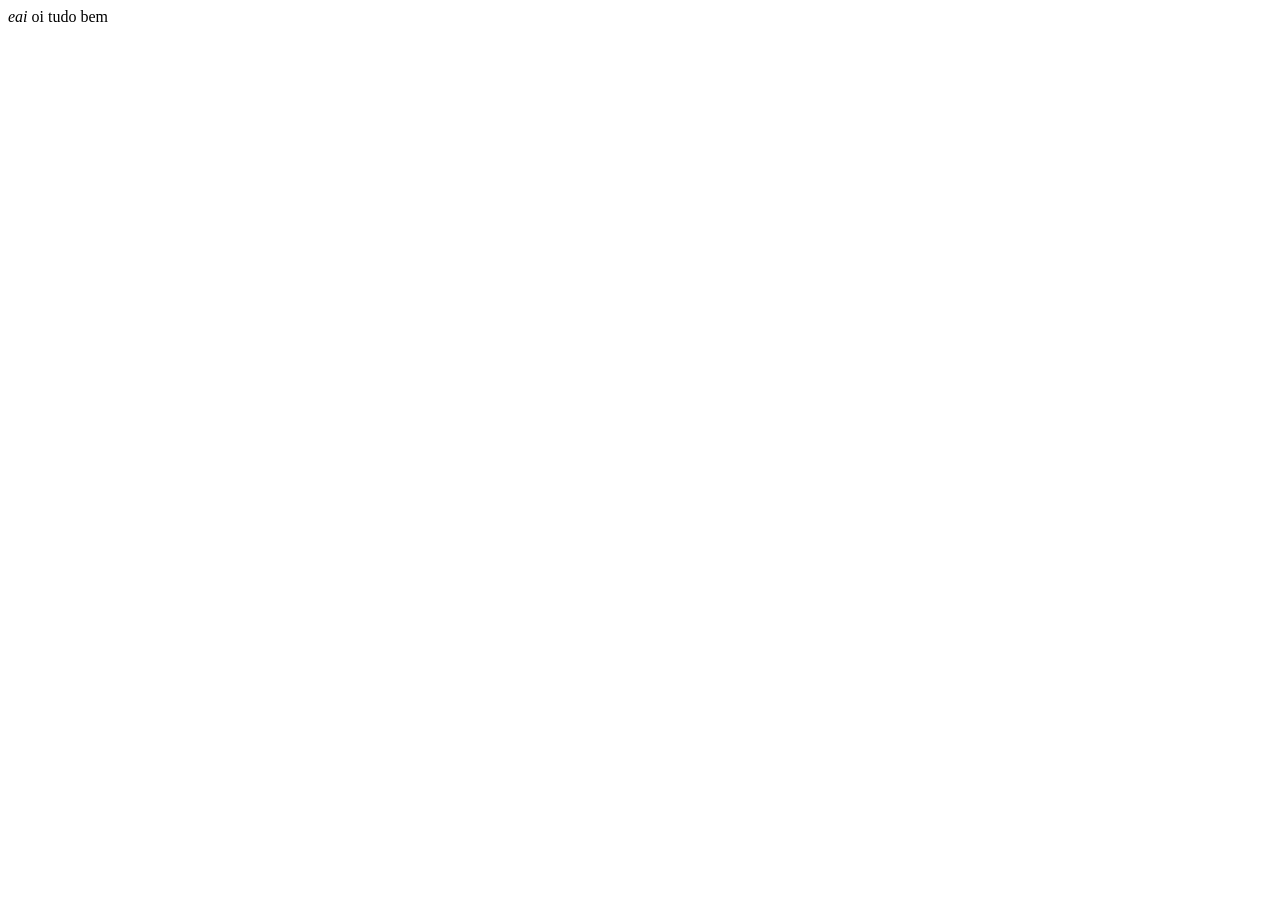
==== index.html @ 0e512c3b "Primeiro commit" ====
<!DOCTYPE html>
<html lang="en">
<head>
    <meta charset="UTF-8">
    <meta name="viewport" content="width=device-width, initial-scale=1.0">
    <title>your mom</title>
    </title>
</head>
<cite>eai</cite>
    oi tudo bem
</body>
</html>
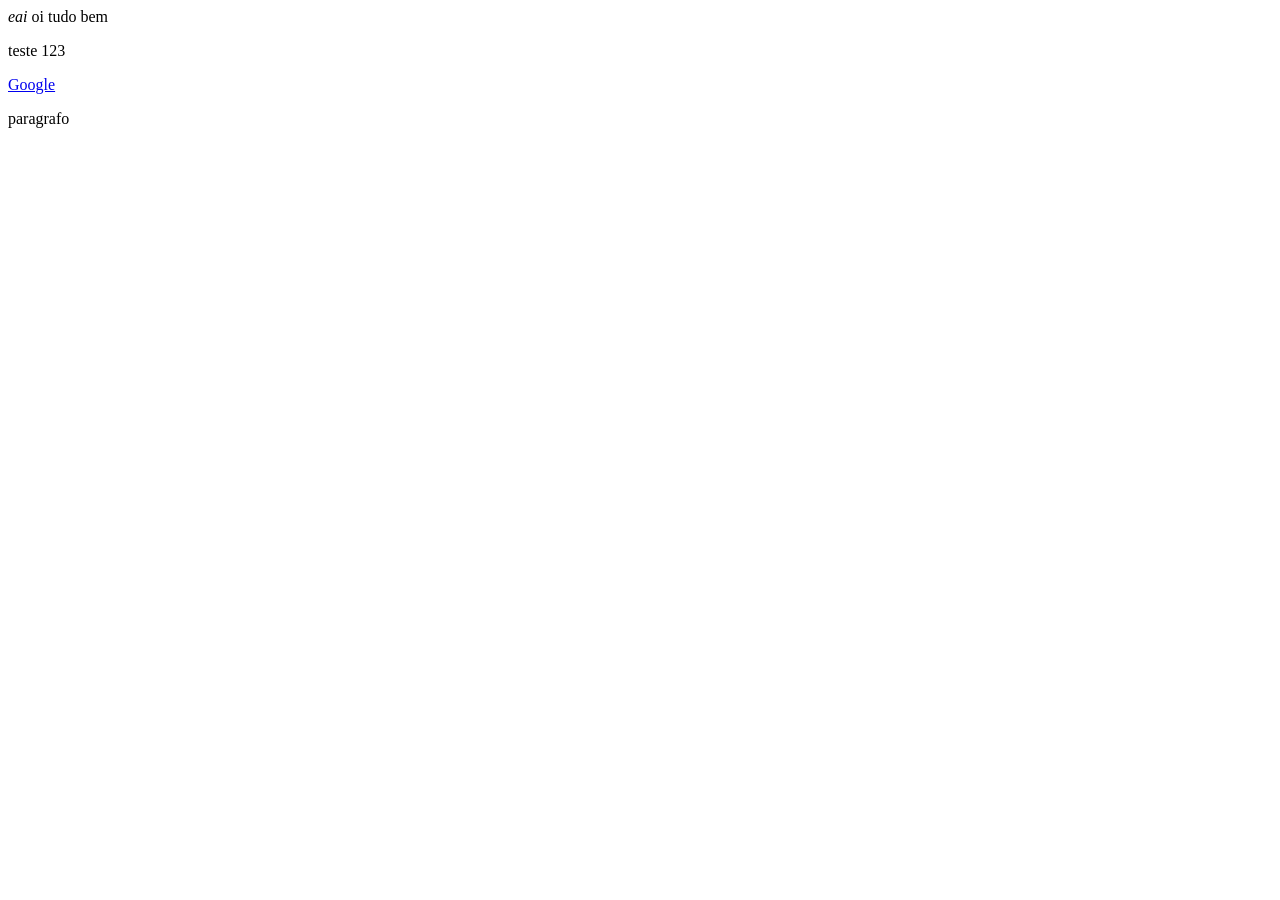
==== commit 02aa08d6: "my first commit" ====
--- a/index.html
+++ b/index.html
@@ -8,6 +8,9 @@
 </head>
 <cite>eai</cite>
     oi tudo bem
+    <p>teste 123</p>
+    <a href="https://www.google.com">Google</a>
+    <p>paragrafo</p>
 </body>
 </html>
 
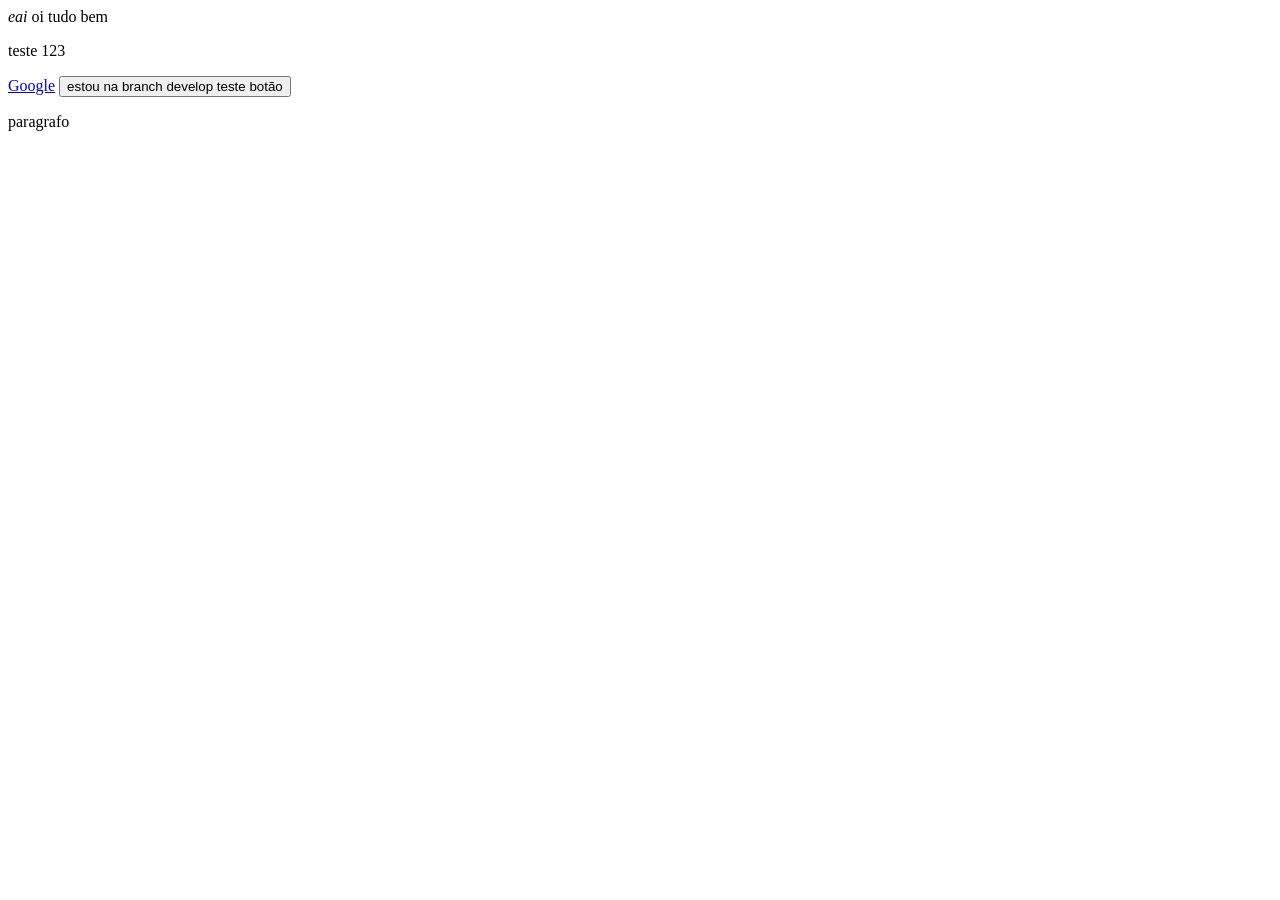
==== commit 331de7e8: "button test" ====
--- a/index.html
+++ b/index.html
@@ -10,6 +10,7 @@
     oi tudo bem
     <p>teste 123</p>
     <a href="https://www.google.com">Google</a>
+    <button>estou na branch develop teste botão</button>
     <p>paragrafo</p>
 </body>
 </html>
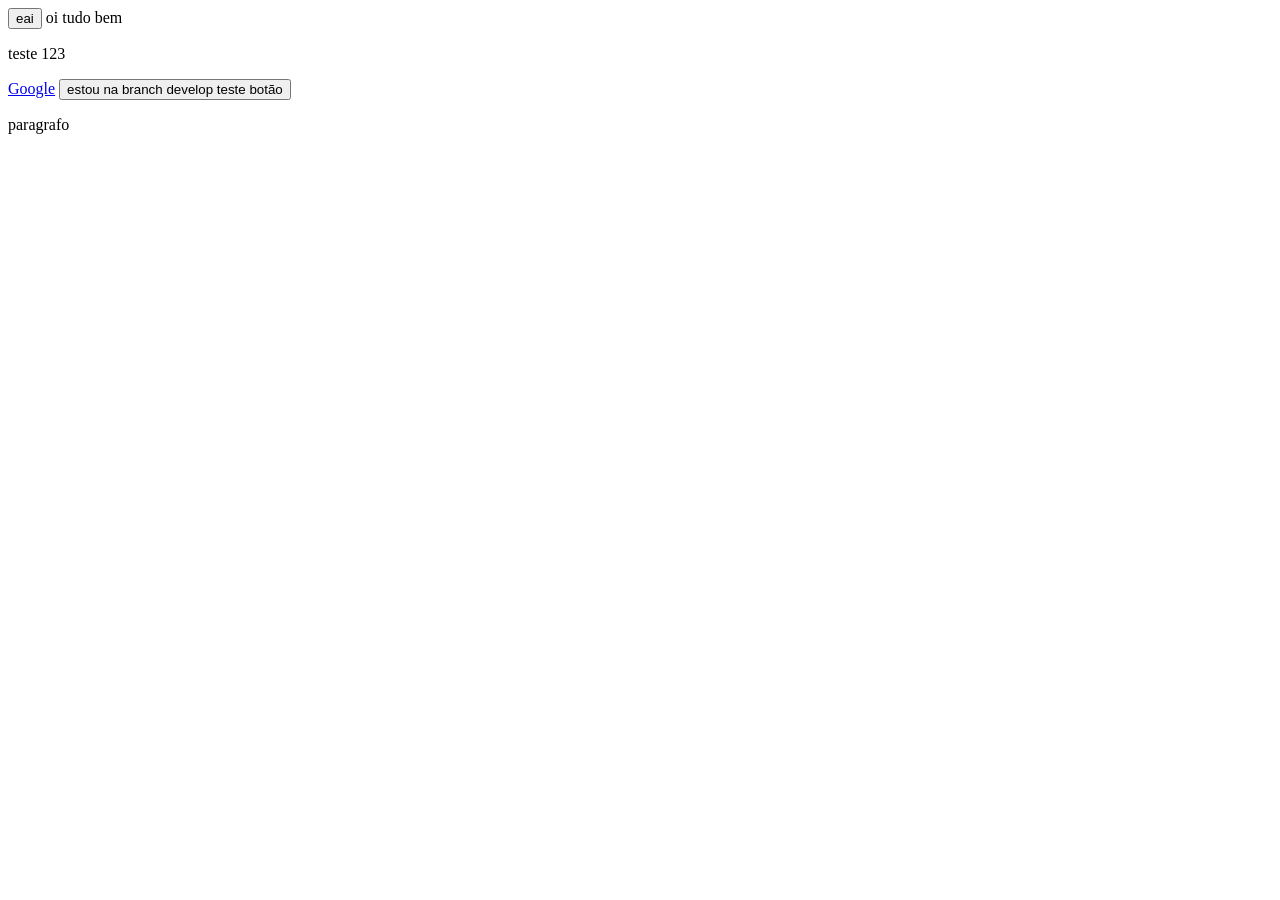
==== commit dd988656: "hola" ====
--- a/index.html
+++ b/index.html
@@ -6,7 +6,7 @@
     <title>your mom</title>
     </title>
 </head>
-<cite>eai</cite>
+<button>eai</button>
     oi tudo bem
     <p>teste 123</p>
     <a href="https://www.google.com">Google</a>
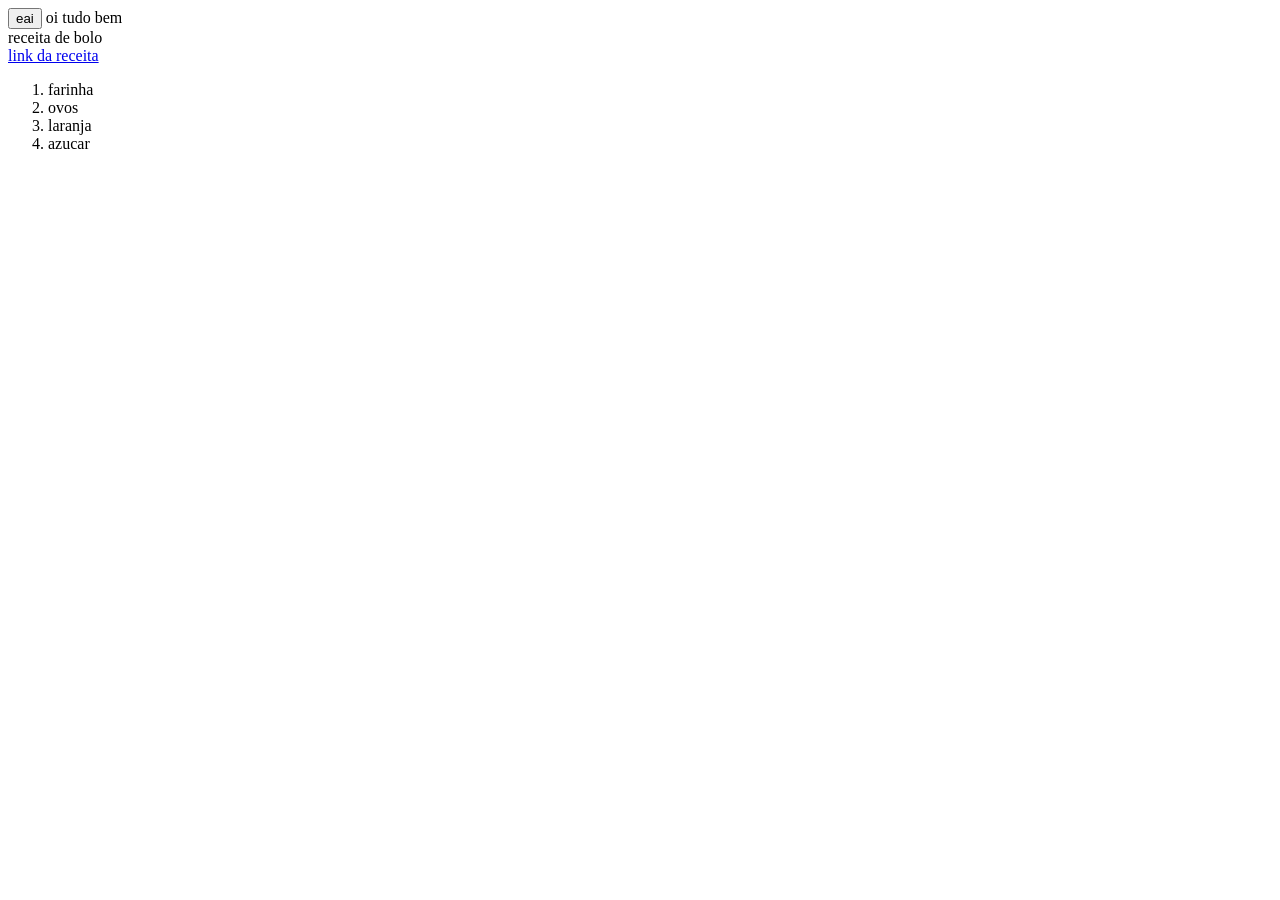
==== commit 7c7f00ff: "30/06" ====
--- a/index.html
+++ b/index.html
@@ -8,10 +8,13 @@
 </head>
 <button>eai</button>
     oi tudo bem
-    <p>teste 123</p>
-    <a href="https://www.google.com">Google</a>
-    <button>estou na branch develop teste botão</button>
-    <p>paragrafo</p>
-</body>
-</html>
-
+<body>
+    <header>receita de bolo</header>
+    <a href="receita.html" target="_blank"> link da receita</a>
+    <ol>
+<li>farinha</li>
+<li>ovos</li>
+<li>laranja</li>
+<li>azucar</li>
+    </ol>
+</html>
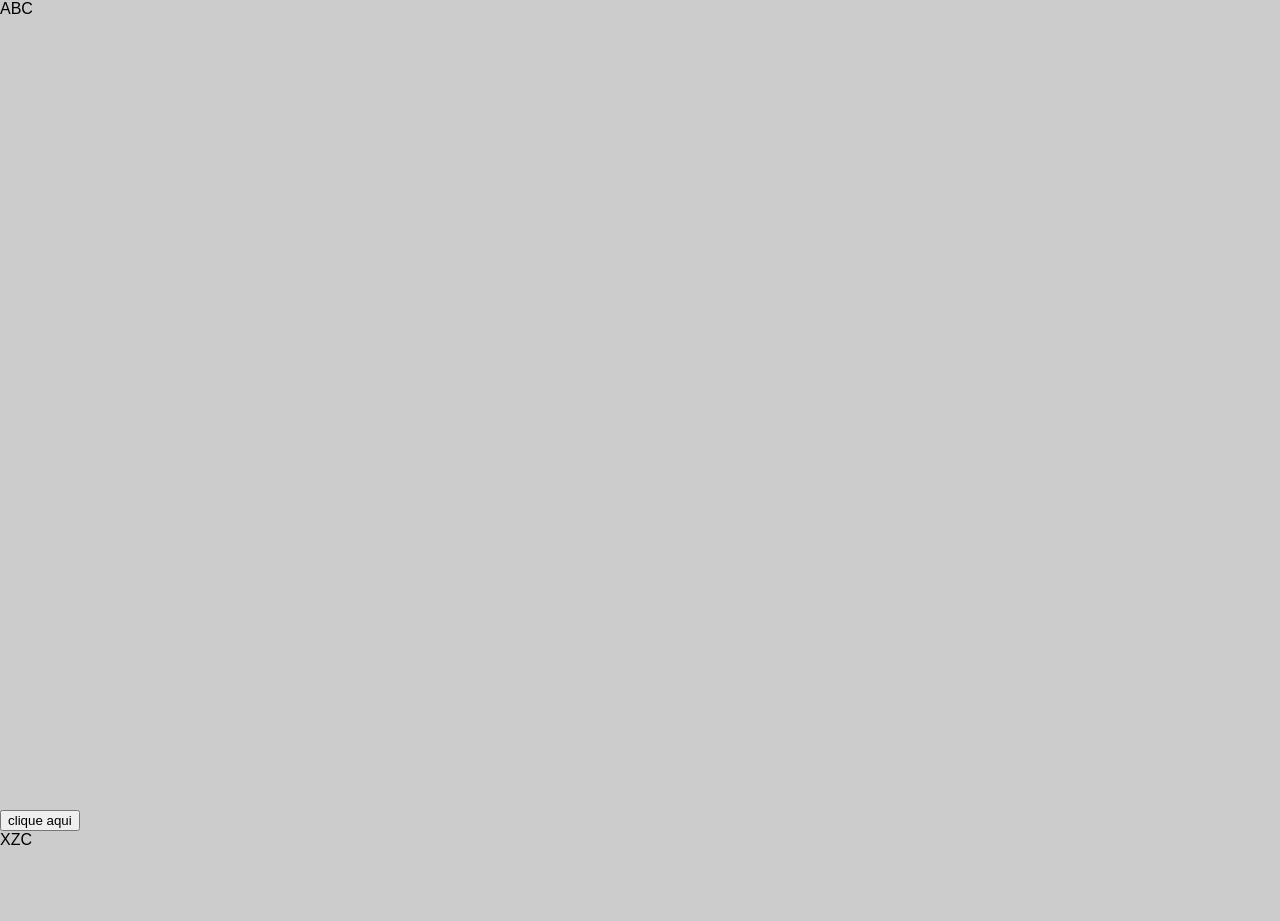
==== commit d0cd061d: "01/07" ====
--- a/index.html
+++ b/index.html
@@ -1,20 +1,29 @@
 <!DOCTYPE html>
 <html lang="en">
 <head>
+
     <meta charset="UTF-8">
     <meta name="viewport" content="width=device-width, initial-scale=1.0">
     <title>your mom</title>
-    </title>
-</head>
-<button>eai</button>
-    oi tudo bem
-<body>
-    <header>receita de bolo</header>
-    <a href="receita.html" target="_blank"> link da receita</a>
-    <ol>
-<li>farinha</li>
-<li>ovos</li>
-<li>laranja</li>
-<li>azucar</li>
-    </ol>
+    <link href="style.css" rel="stylesheet"/>
+ </head>
+
+   <body>
+      
+   <div class="box">
+   ABC
+   </div>
+
+   <button>clique aqui</button>
+    
+   </body>
+
+   <div class="box2">
+      XZC
+
+   </div>
+
+   
+     
+
 </html>
--- a/style.css
+++ b/style.css
@@ -0,0 +1,29 @@
+:root{
+    --background-color: #ccc;
+    --font: #000;
+}
+
+@import url('https://fonts.googleapis.com/css2?family=Oswald:wght@200..700&display=swap');
+
+body{
+    box-sizing: border-box;
+    margin: 0px;
+    font-family: 'roboto', Arial, Helvetica, sans-serif;
+    background-color: var(--background-color);
+    color: var(--font);
+
+}
+
+.box{
+    background-color: #ccc;
+    width: 300px;
+    height: 90vh;
+
+}
+
+.box2{
+    background-color: #ccc;
+    width: 300px;
+    height: 10vh;
+
+}
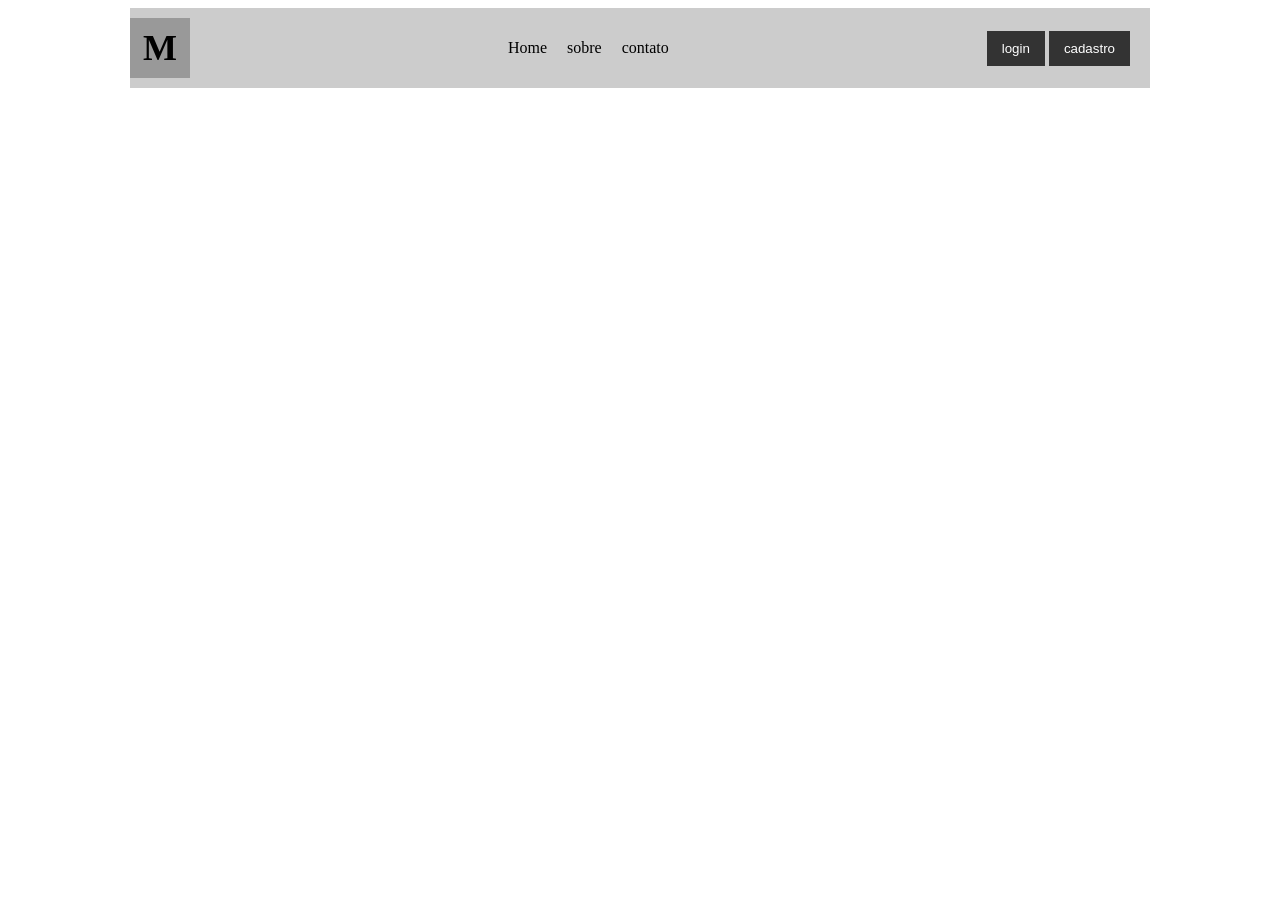
==== commit 11db3f0f: "06/07" ====
--- a/index.html
+++ b/index.html
@@ -8,22 +8,22 @@
     <link href="style.css" rel="stylesheet"/>
  </head>
 
-   <body>
-      
-   <div class="box">
-   ABC
-   </div>
+<body>
+    
+    <nav>
+        <div class="logo">M</div>
+        <ul>
+         <li>Home</li>
+         <li>sobre </li>
+         <li>contato</li>
+            
+    </ul>
+    <div class="botoes">
+        <button>login</button>
+        <button class="cadastro">cadastro</button>
+    </div>
 
-   <button>clique aqui</button>
-    
-   </body>
-
-   <div class="box2">
-      XZC
-
-   </div>
-
-   
+    </nav>
      
 
 </html>
--- a/style.css
+++ b/style.css
@@ -5,25 +5,54 @@
 
 @import url('https://fonts.googleapis.com/css2?family=Oswald:wght@200..700&display=swap');
 
-body{
-    box-sizing: border-box;
-    margin: 0px;
-    font-family: 'roboto', Arial, Helvetica, sans-serif;
-    background-color: var(--background-color);
-    color: var(--font);
+nav{ background-color: #ccc; 
+display: flex;
+justify-content: space-between;
+height: 80px;
+align-items: center; 
+padding left: 20px;
+padding-right: 20px;
+max-width: 1000px;
+margin: auto;}
 
+nav .logo { 
+background-color: #999;
+width: 60px;
+height: 60px;
+display: flex;
+justify-content: center;
+align-items: center;
+font-weight: bold;
+font-size: 36px;
 }
 
-.box{
-    background-color: #ccc;
-    width: 300px;
-    height: 90vh;
-
+nav ul {background-color;
+    margin; 0;
+    padding: 0;
+    list-style: none;
+    display: flex;
+    gap: 20px;
+}
+nav .botoes {
+    display: none;
+}
+nav .botoes button {
+    BACKGROUND-COLOR: #333;
+color: #fff;
+padding: 10px 15px 10px 15px;
+border:0;
 }
 
-.box2{
-    background-color: #ccc;
-    width: 300px;
-    height: 10vh;
+nav .botoes .cadastro {display: none;
+}
 
+@media (width > 700px) {
+    nav .botoes .cadastro {
+        display: inline;
+    }
+}
+@media (width > 500px) {
+   nav .botoes {
+    display: block;
+}
 }
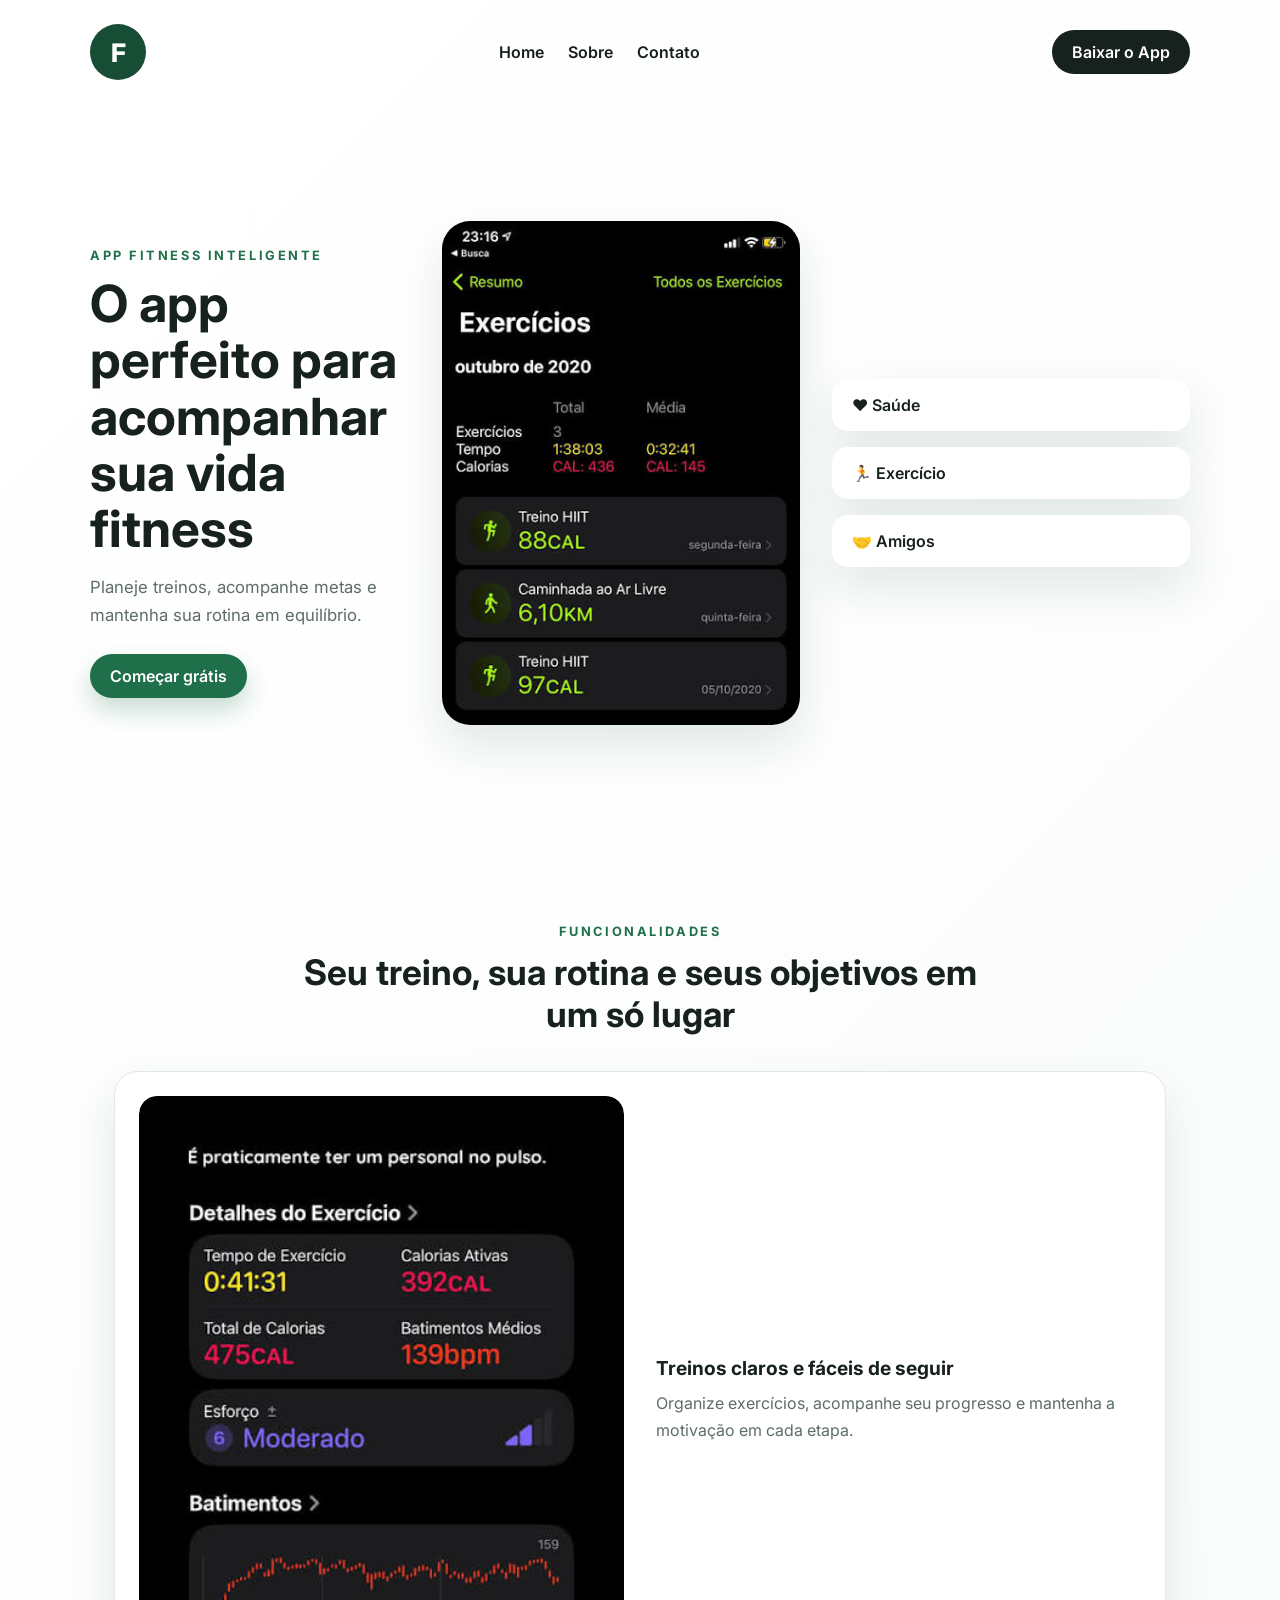
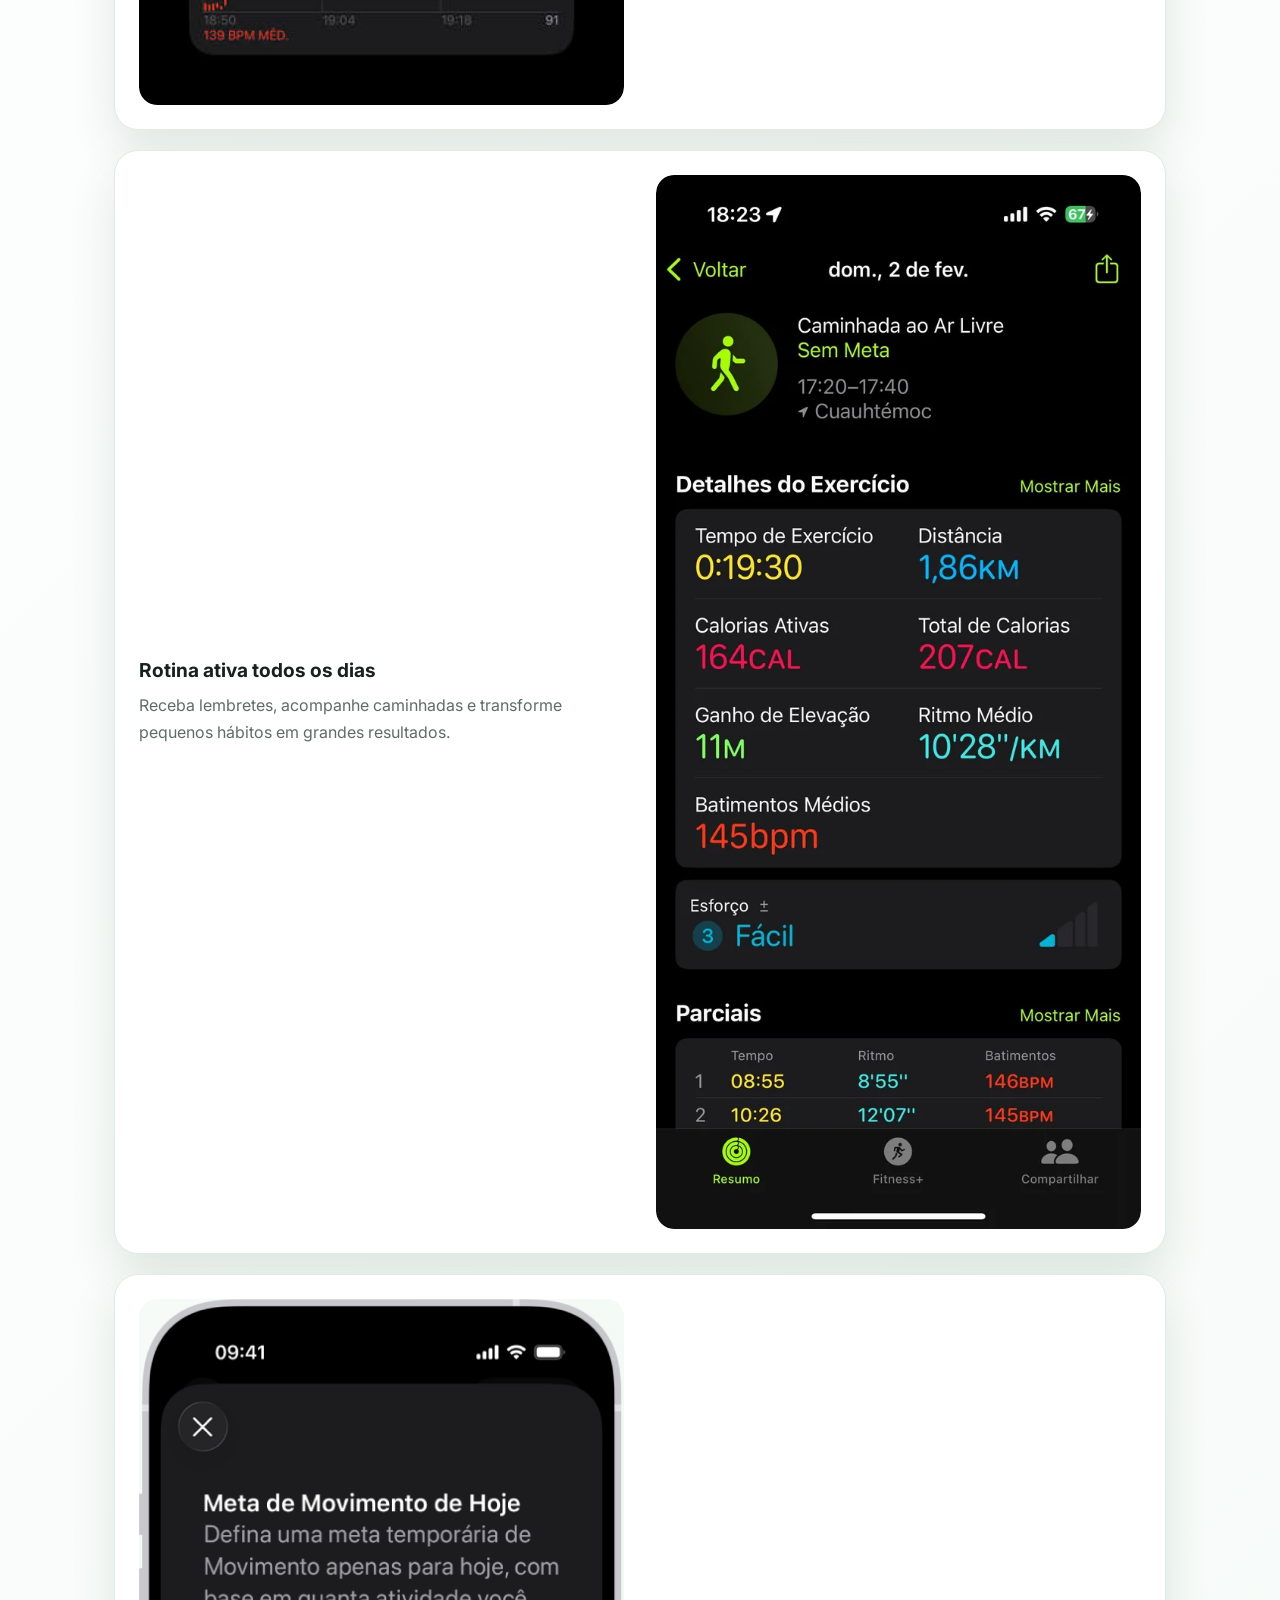
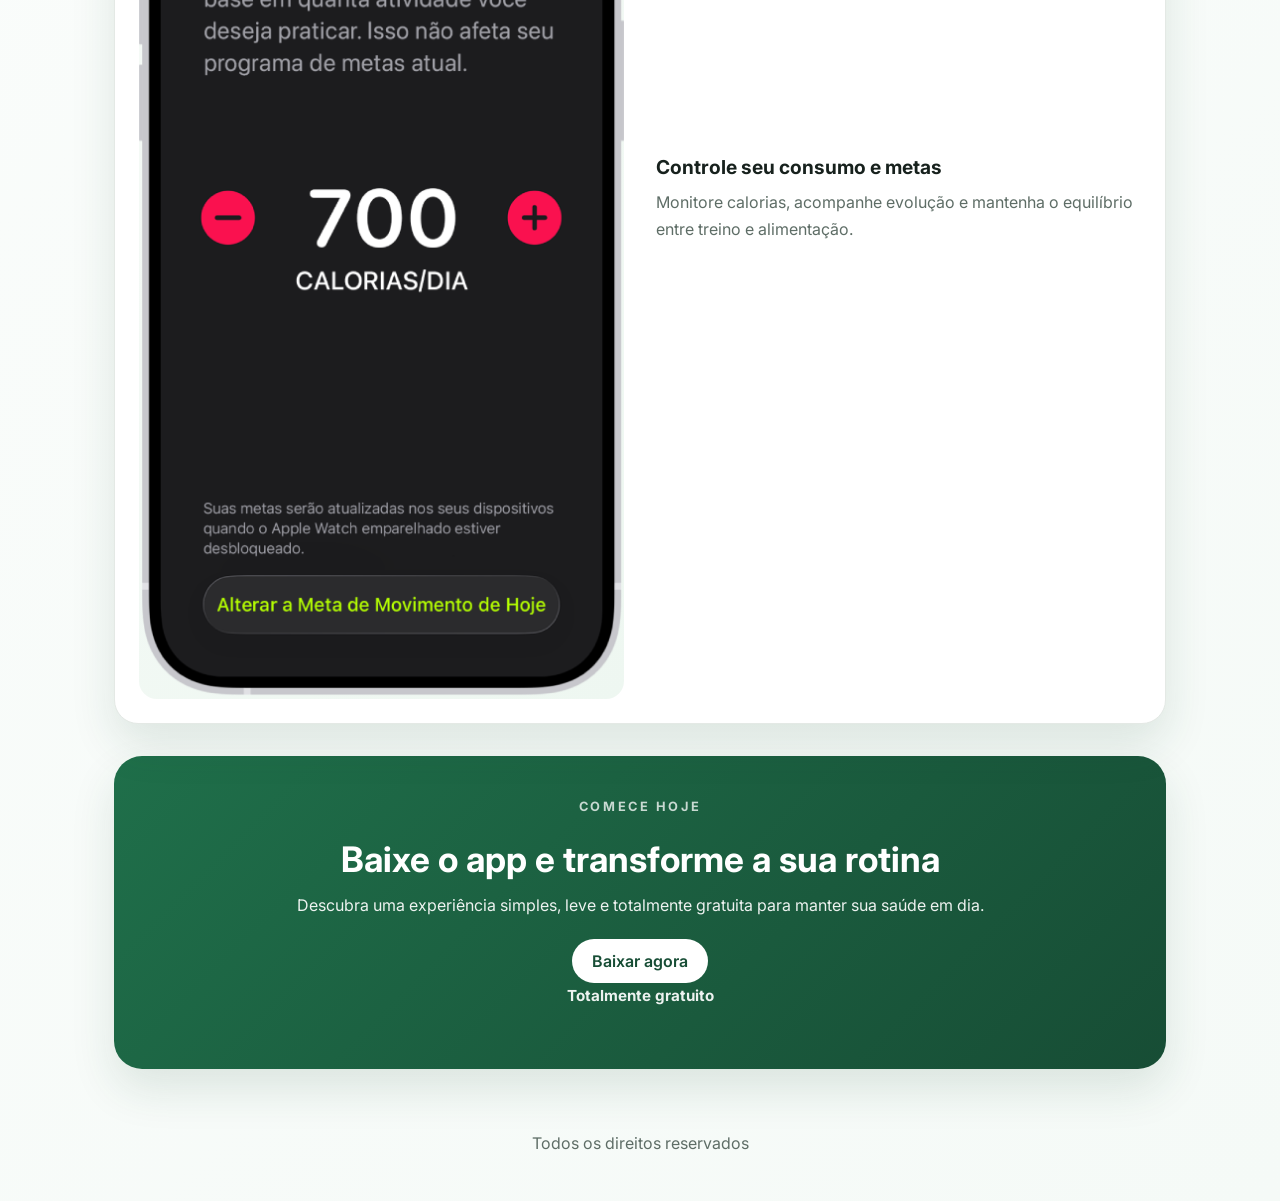
==== commit cdfa9aff: "07/07" ====
--- a/index.html
+++ b/index.html
@@ -1,29 +1,115 @@
 <!DOCTYPE html>
-<html lang="en">
-<head>
+<html lang="pt-BR">
+  <head>
+    <meta charset="UTF-8" />
+    <meta name="viewport" content="width=device-width, initial-scale=1.0" />
+    <title>Fitness App</title>
+    <link rel="preconnect" href="https://fonts.googleapis.com" />
+    <link rel="preconnect" href="https://fonts.gstatic.com" crossorigin />
+    <link
+      href="https://fonts.googleapis.com/css2?family=Inter:wght@400;500;600;700;800&display=swap"
+      rel="stylesheet"
+    />
+    <link href="style.css" rel="stylesheet" />
+  </head>
+  <body>
+    <header class="site-header">
+      <nav class="nav-bar">
+        <a class="logo" href="#" aria-label="Início">F</a>
+        <ul class="nav-links">
+          <li><a href="#">Home</a></li>
+          <li><a href="#funcionalidades">Sobre</a></li>
+          <li><a href="#cta">Contato</a></li>
+        </ul>
+        <a class="button button-dark" href="#">Baixar o App</a>
+      </nav>
 
-    <meta charset="UTF-8">
-    <meta name="viewport" content="width=device-width, initial-scale=1.0">
-    <title>your mom</title>
-    <link href="style.css" rel="stylesheet"/>
- </head>
+      <section class="hero">
+        <div class="hero-copy">
+          <p class="eyebrow">App fitness inteligente</p>
+          <h1>O app perfeito para acompanhar sua vida fitness</h1>
+          <p class="hero-text">
+            Planeje treinos, acompanhe metas e mantenha sua rotina em equilíbrio.
+          </p>
+          <a class="button button-primary" href="#">Começar grátis</a>
+        </div>
 
-<body>
-    
-    <nav>
-        <div class="logo">M</div>
-        <ul>
-         <li>Home</li>
-         <li>sobre </li>
-         <li>contato</li>
-            
-    </ul>
-    <div class="botoes">
-        <button>login</button>
-        <button class="cadastro">cadastro</button>
-    </div>
+        <div class="hero-visual">
+          <img
+            src="Images/fitness.jpeg"
+            alt="Tela do aplicativo fitness mostrando acompanhamento de treino"
+          />
+        </div>
 
-    </nav>
-     
+        <div class="hero-highlights">
+          <ul>
+            <li>❤️ Saúde</li>
+            <li>🏃 Exercício</li>
+            <li>🤝 Amigos</li>
+          </ul>
+        </div>
+      </section>
+    </header>
 
-</html>+    <main>
+      <section class="features" id="funcionalidades">
+        <div class="section-heading">
+          <p class="eyebrow">Funcionalidades</p>
+          <h2>Seu treino, sua rotina e seus objetivos em um só lugar</h2>
+        </div>
+
+        <article class="feature-item">
+          <div class="feature-media">
+            <img src="Images/fitness 2.jpeg" alt="Detalhes do treino no aplicativo" />
+          </div>
+          <div class="feature-copy">
+            <h3>Treinos claros e fáceis de seguir</h3>
+            <p>
+              Organize exercícios, acompanhe seu progresso e mantenha a motivação em cada etapa.
+            </p>
+          </div>
+        </article>
+
+        <article class="feature-item feature-item--reverse">
+          <div class="feature-media">
+            <img src="Images/fitness 3.webp" alt="Caminhada ao ar livre no aplicativo" />
+          </div>
+          <div class="feature-copy">
+            <h3>Rotina ativa todos os dias</h3>
+            <p>
+              Receba lembretes, acompanhe caminhadas e transforme pequenos hábitos em grandes resultados.
+            </p>
+          </div>
+        </article>
+
+        <article class="feature-item">
+          <div class="feature-media">
+            <img src="Images/fitness 4.png" alt="Contador de calorias no aplicativo" />
+          </div>
+          <div class="feature-copy">
+            <h3>Controle seu consumo e metas</h3>
+            <p>
+              Monitore calorias, acompanhe evolução e mantenha o equilíbrio entre treino e alimentação.
+            </p>
+          </div>
+        </article>
+      </section>
+
+      <section class="cta-section" id="cta">
+        <div class="cta-card">
+          <p class="eyebrow">Comece hoje</p>
+          <h2>Baixe o app e transforme a sua rotina</h2>
+          <p>
+            Descubra uma experiência simples, leve e totalmente gratuita para manter sua saúde em dia.
+          </p>
+          <a class="button button-primary" href="#">Baixar agora</a>
+          <p class="cta-note">Totalmente gratuito</p>
+        </div>
+      </section>
+    </main>
+
+    <footer class="site-footer">
+      <p>Todos os direitos reservados</p>
+    </footer>
+  </body>
+</html>
--- a/style.css
+++ b/style.css
@@ -1,58 +1,343 @@
-:root{
-    --background-color: #ccc;
-    --font: #000;
-}
-
-@import url('https://fonts.googleapis.com/css2?family=Oswald:wght@200..700&display=swap');
-
-nav{ background-color: #ccc; 
-display: flex;
-justify-content: space-between;
-height: 80px;
-align-items: center; 
-padding left: 20px;
-padding-right: 20px;
-max-width: 1000px;
-margin: auto;}
-
-nav .logo { 
-background-color: #999;
-width: 60px;
-height: 60px;
-display: flex;
-justify-content: center;
-align-items: center;
-font-weight: bold;
-font-size: 36px;
-}
-
-nav ul {background-color;
-    margin; 0;
-    padding: 0;
-    list-style: none;
-    display: flex;
-    gap: 20px;
-}
-nav .botoes {
-    display: none;
-}
-nav .botoes button {
-    BACKGROUND-COLOR: #333;
-color: #fff;
-padding: 10px 15px 10px 15px;
-border:0;
-}
-
-nav .botoes .cadastro {display: none;
-}
-
-@media (width > 700px) {
-    nav .botoes .cadastro {
-        display: inline;
-    }
-}
-@media (width > 500px) {
-   nav .botoes {
-    display: block;
-}
-}+:root {
+  --background-color: #f5faf7;
+  --surface: #ffffff;
+  --primary: #1f6f4a;
+  --primary-dark: #174d35;
+  --text: #17211d;
+  --muted: #5e6d66;
+  --border: #e4e9e5;
+  --shadow: 0 20px 45px rgba(23, 77, 53, 0.12);
+}
+
+* {
+  box-sizing: border-box;
+}
+
+body {
+  margin: 0;
+  font-family: "Inter", sans-serif;
+  color: var(--text);
+  background: linear-gradient(135deg, #ffffff 0%, var(--background-color) 100%);
+  scroll-behavior: smooth;
+}
+
+.site-header {
+  min-height: 100vh;
+  padding: 24px 32px 48px;
+}
+
+.nav-bar {
+  max-width: 1100px;
+  margin: 0 auto;
+  display: flex;
+  justify-content: space-between;
+  align-items: center;
+  gap: 24px;
+}
+
+.logo {
+  display: flex;
+  justify-content: center;
+  align-items: center;
+  width: 56px;
+  height: 56px;
+  border-radius: 50%;
+  background: var(--primary-dark);
+  color: var(--surface);
+  font-weight: 800;
+  font-size: 1.6rem;
+  text-decoration: none;
+}
+
+.nav-links {
+  display: flex;
+  gap: 24px;
+  list-style: none;
+  margin: 0;
+  padding: 0;
+}
+
+.nav-links a {
+  color: var(--text);
+  text-decoration: none;
+  font-weight: 600;
+}
+
+.button {
+  display: inline-flex;
+  justify-content: center;
+  align-items: center;
+  padding: 12px 20px;
+  border-radius: 999px;
+  text-decoration: none;
+  font-weight: 600;
+  transition: transform 0.2s ease, box-shadow 0.2s ease;
+}
+
+.button:hover {
+  transform: translateY(-2px);
+}
+
+.button-dark {
+  background: var(--text);
+  color: var(--surface);
+}
+
+.button-primary {
+  background: var(--primary);
+  color: var(--surface);
+  box-shadow: 0 12px 24px rgba(31, 111, 74, 0.24);
+}
+
+.hero {
+  max-width: 1100px;
+  margin: 48px auto 0;
+  min-height: calc(90vh - 120px);
+  display: flex;
+  align-items: center;
+  gap: 32px;
+}
+
+.hero-copy,
+.hero-visual,
+.hero-highlights {
+  flex: 1;
+}
+
+.hero-copy {
+  max-width: 320px;
+}
+
+.eyebrow {
+  margin: 0 0 12px;
+  color: var(--primary);
+  font-size: 0.8rem;
+  font-weight: 700;
+  letter-spacing: 0.2em;
+  text-transform: uppercase;
+}
+
+.hero h1 {
+  margin: 0 0 16px;
+  font-size: clamp(2rem, 4vw, 3.2rem);
+  line-height: 1.1;
+}
+
+.hero-text {
+  margin: 0 0 24px;
+  color: var(--muted);
+  font-size: 1.05rem;
+  line-height: 1.7;
+}
+
+.hero-visual {
+  display: flex;
+  justify-content: center;
+}
+
+.hero-visual img {
+  width: min(100%, 360px);
+  border-radius: 28px;
+  box-shadow: var(--shadow);
+  object-fit: cover;
+}
+
+.hero-highlights ul {
+  display: flex;
+  flex-direction: column;
+  gap: 16px;
+  margin: 0;
+  padding: 0;
+  list-style: none;
+}
+
+.hero-highlights li {
+  padding: 16px 20px;
+  border-radius: 16px;
+  background: var(--surface);
+  box-shadow: var(--shadow);
+  font-size: 1rem;
+  font-weight: 600;
+}
+
+.features {
+  max-width: 1100px;
+  margin: 0 auto;
+  padding: 24px 24px 8px;
+  display: flex;
+  flex-direction: column;
+  gap: 20px;
+}
+
+.section-heading {
+  max-width: 680px;
+  margin: 0 auto 8px;
+  text-align: center;
+}
+
+.section-heading h2 {
+  margin: 0 0 8px;
+  font-size: clamp(1.6rem, 3vw, 2.2rem);
+}
+
+.feature-item {
+  display: flex;
+  flex-direction: column;
+  gap: 18px;
+  padding: 24px;
+  border-radius: 24px;
+  background: var(--surface);
+  border: 1px solid var(--border);
+  box-shadow: var(--shadow);
+}
+
+.feature-media {
+  display: flex;
+  justify-content: center;
+  align-items: center;
+  overflow: hidden;
+  border-radius: 18px;
+  background: linear-gradient(135deg, #f7fbf8 0%, #eef7f1 100%);
+}
+
+.feature-media img {
+  display: block;
+  width: 100%;
+  max-width: 100%;
+  height: auto;
+  object-fit: contain;
+  border-radius: 18px;
+}
+
+.feature-copy h3 {
+  margin: 0 0 10px;
+  font-size: 1.2rem;
+}
+
+.feature-copy p {
+  margin: 0;
+  color: var(--muted);
+  line-height: 1.7;
+}
+
+.cta-section {
+  max-width: 1100px;
+  margin: 0 auto;
+  padding: 24px 24px 48px;
+}
+
+.cta-card {
+  padding: 32px 24px;
+  border-radius: 28px;
+  background: linear-gradient(135deg, var(--primary) 0%, var(--primary-dark) 100%);
+  color: var(--surface);
+  text-align: center;
+  box-shadow: var(--shadow);
+}
+
+.cta-card .eyebrow {
+  color: rgba(255, 255, 255, 0.76);
+}
+
+.cta-card h2 {
+  margin: 0 0 12px;
+  font-size: clamp(1.6rem, 3vw, 2.2rem);
+}
+
+.cta-card p {
+  margin: 0 0 20px;
+  color: rgba(255, 255, 255, 0.92);
+  line-height: 1.7;
+}
+
+.cta-card .button-primary {
+  background: var(--surface);
+  color: var(--primary-dark);
+  box-shadow: none;
+}
+
+.cta-note {
+  margin-top: 16px;
+  font-size: 0.95rem;
+  font-weight: 700;
+}
+
+.site-footer {
+  padding: 0 24px 32px;
+  text-align: center;
+  color: var(--muted);
+}
+
+@media (max-width: 860px) {
+  .hero {
+    flex-direction: column;
+    text-align: center;
+    min-height: auto;
+  }
+
+  .hero-copy {
+    max-width: none;
+  }
+
+  .hero-highlights ul {
+    flex-direction: row;
+    flex-wrap: wrap;
+    justify-content: center;
+  }
+}
+
+@media (min-width: 700px) {
+  .feature-item {
+    flex-direction: row;
+    align-items: center;
+    gap: 32px;
+  }
+
+  .feature-item--reverse {
+    flex-direction: row-reverse;
+  }
+
+  .feature-media {
+    flex: 1;
+  }
+
+  .feature-copy {
+    flex: 1;
+  }
+
+  .cta-card {
+    padding: 40px 48px;
+  }
+}
+
+@media (max-width: 600px) {
+  .site-header {
+    padding: 20px 16px 32px;
+  }
+
+  .nav-bar {
+    justify-content: center;
+    flex-wrap: wrap;
+  }
+
+  .nav-links {
+    width: 100%;
+    justify-content: center;
+  }
+
+  .hero {
+    gap: 22px;
+  }
+
+  .hero h1 {
+    font-size: 2rem;
+  }
+
+  .features {
+    padding: 20px 16px 8px;
+  }
+
+  .cta-section {
+    padding: 20px 16px 32px;
+  }
+}
